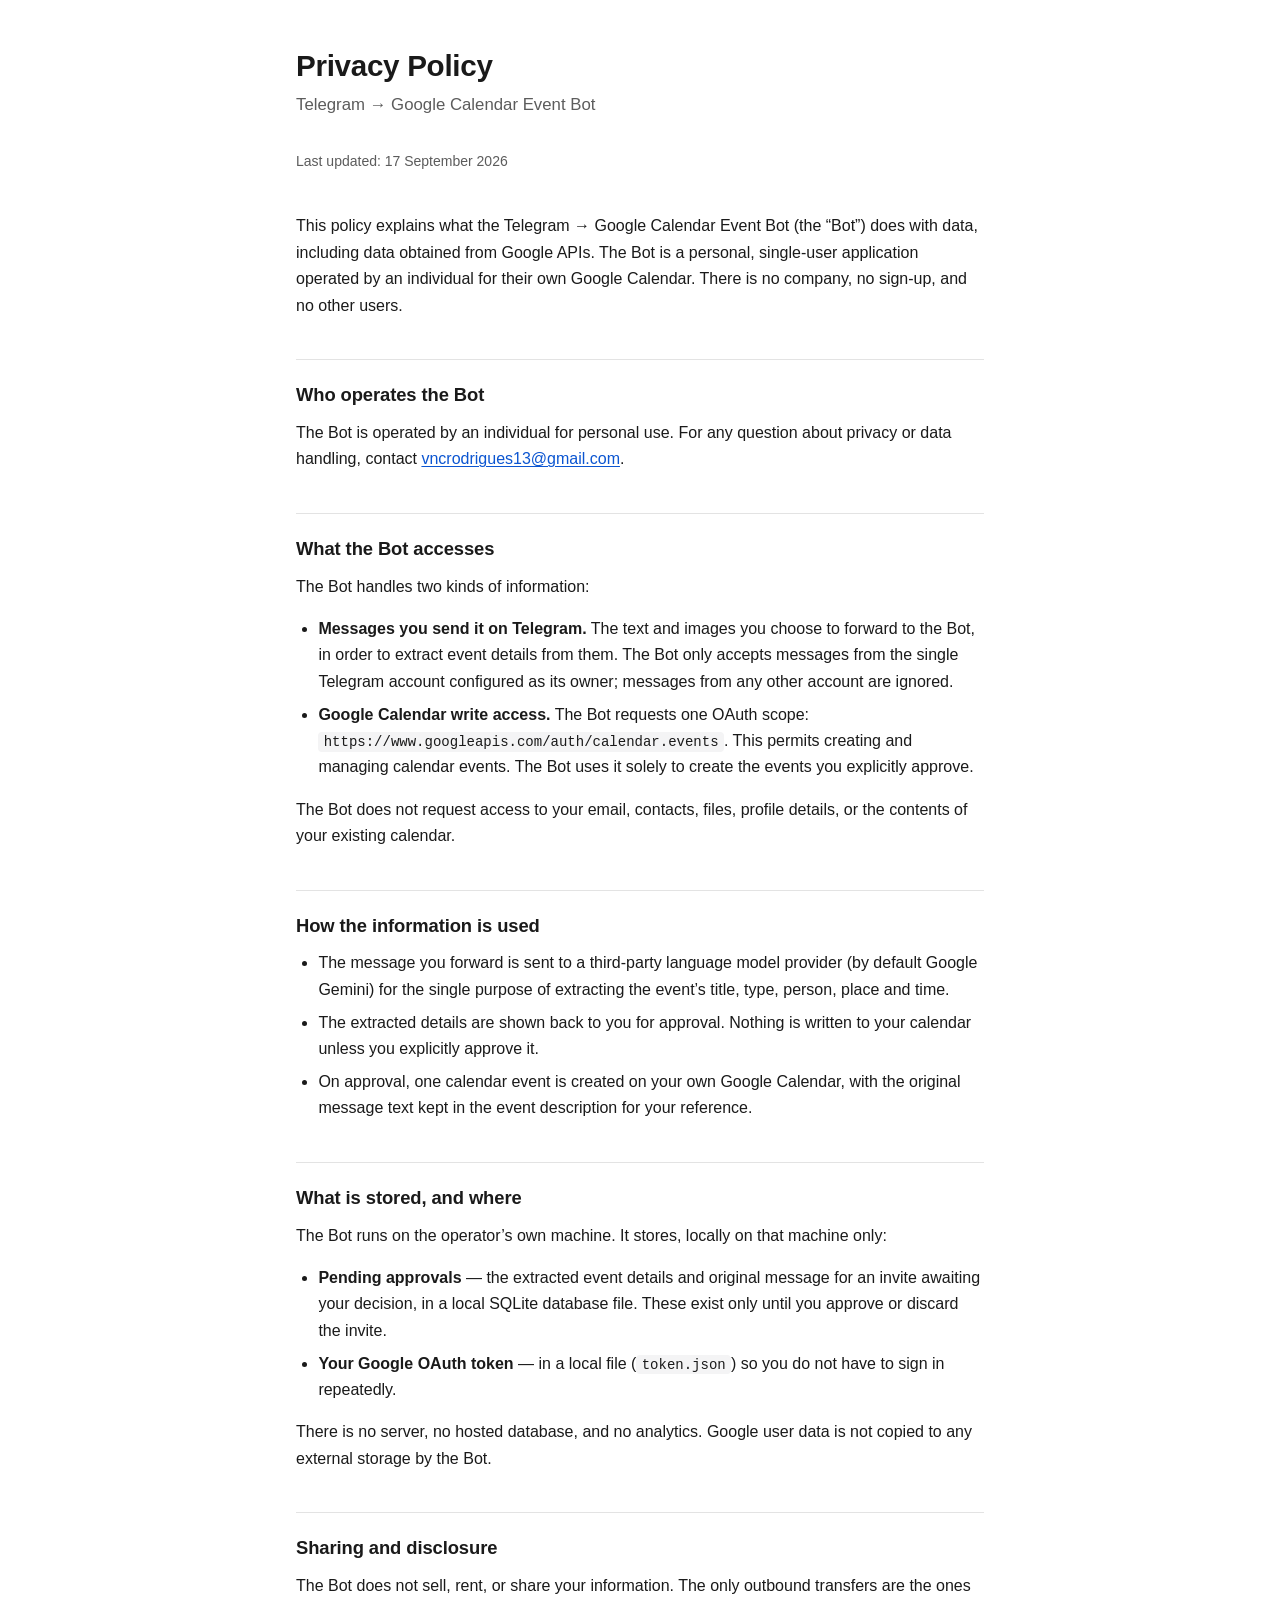
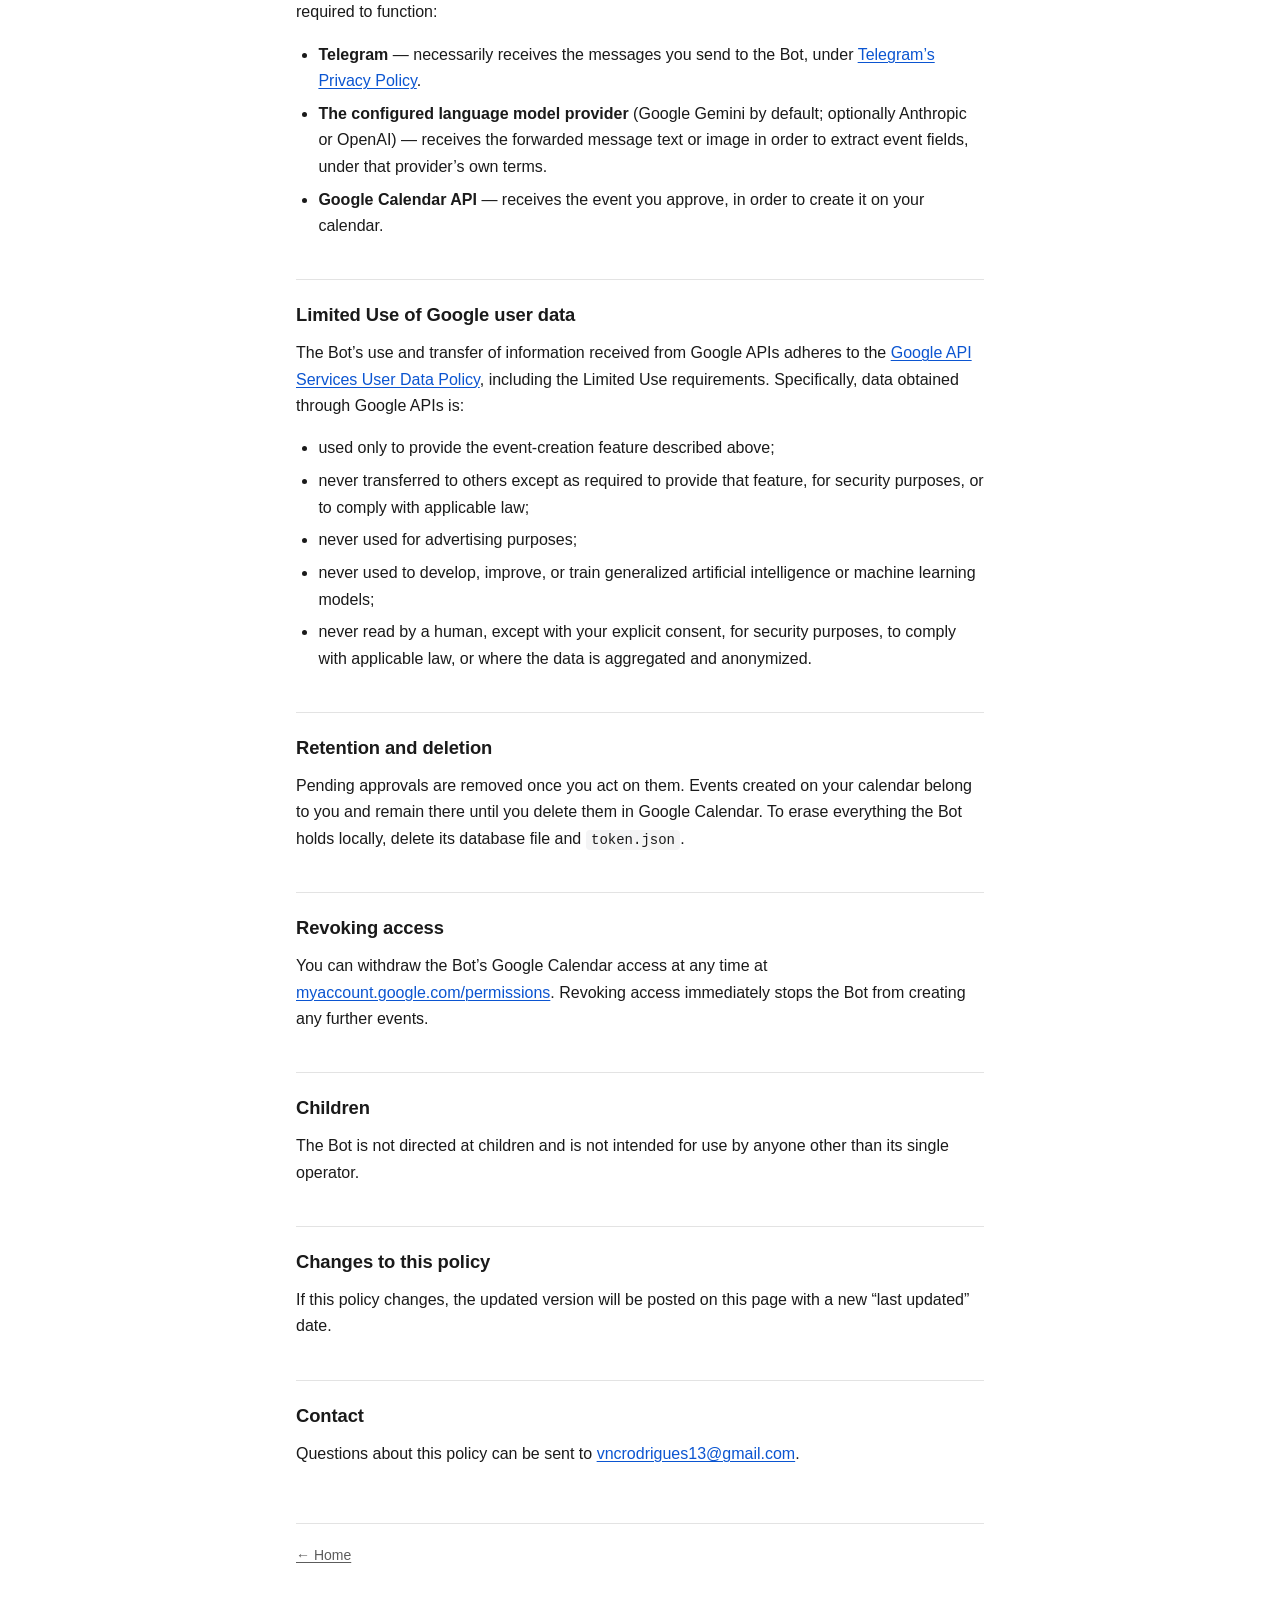
==== docs/privacy.html @ 39621f0e "Add public homepage and privacy policy for Google OAuth verification Google's OAuth consent screen r" ====
<!doctype html>
<html lang="en">
  <head>
    <meta charset="utf-8" />
    <meta name="viewport" content="width=device-width, initial-scale=1" />
    <title>Privacy Policy — Telegram → Google Calendar Event Bot</title>
    <meta
      name="description"
      content="Privacy policy for the Telegram → Google Calendar Event Bot, a personal single-user application."
    />
    <link rel="stylesheet" href="style.css" />
  </head>
  <body>
    <main>
      <h1>Privacy Policy</h1>
      <p class="lede">Telegram → Google Calendar Event Bot</p>
      <p class="meta">Last updated: 17 September 2026</p>

      <p>
        This policy explains what the Telegram → Google Calendar Event Bot (the
        “Bot”) does with data, including data obtained from Google APIs. The Bot
        is a personal, single-user application operated by an individual for
        their own Google Calendar. There is no company, no sign-up, and no other
        users.
      </p>

      <h2>Who operates the Bot</h2>
      <p>
        The Bot is operated by an individual for personal use. For any question
        about privacy or data handling, contact
        <a href="mailto:vncrodrigues13@gmail.com">vncrodrigues13@gmail.com</a>.
      </p>

      <h2>What the Bot accesses</h2>
      <p>The Bot handles two kinds of information:</p>
      <ul>
        <li>
          <strong>Messages you send it on Telegram.</strong> The text and images
          you choose to forward to the Bot, in order to extract event details
          from them. The Bot only accepts messages from the single Telegram
          account configured as its owner; messages from any other account are
          ignored.
        </li>
        <li>
          <strong>Google Calendar write access.</strong> The Bot requests one
          OAuth scope:
          <code>https://www.googleapis.com/auth/calendar.events</code>. This
          permits creating and managing calendar events. The Bot uses it solely
          to create the events you explicitly approve.
        </li>
      </ul>
      <p>
        The Bot does not request access to your email, contacts, files, profile
        details, or the contents of your existing calendar.
      </p>

      <h2>How the information is used</h2>
      <ul>
        <li>
          The message you forward is sent to a third-party language model
          provider (by default Google Gemini) for the single purpose of
          extracting the event’s title, type, person, place and time.
        </li>
        <li>
          The extracted details are shown back to you for approval. Nothing is
          written to your calendar unless you explicitly approve it.
        </li>
        <li>
          On approval, one calendar event is created on your own Google
          Calendar, with the original message text kept in the event
          description for your reference.
        </li>
      </ul>

      <h2>What is stored, and where</h2>
      <p>
        The Bot runs on the operator’s own machine. It stores, locally on that
        machine only:
      </p>
      <ul>
        <li>
          <strong>Pending approvals</strong> — the extracted event details and
          original message for an invite awaiting your decision, in a local
          SQLite database file. These exist only until you approve or discard
          the invite.
        </li>
        <li>
          <strong>Your Google OAuth token</strong> — in a local file
          (<code>token.json</code>) so you do not have to sign in repeatedly.
        </li>
      </ul>
      <p>
        There is no server, no hosted database, and no analytics. Google user
        data is not copied to any external storage by the Bot.
      </p>

      <h2>Sharing and disclosure</h2>
      <p>
        The Bot does not sell, rent, or share your information. The only
        outbound transfers are the ones required to function:
      </p>
      <ul>
        <li>
          <strong>Telegram</strong> — necessarily receives the messages you send
          to the Bot, under
          <a href="https://telegram.org/privacy" rel="noopener"
            >Telegram’s Privacy Policy</a
          >.
        </li>
        <li>
          <strong>The configured language model provider</strong> (Google Gemini
          by default; optionally Anthropic or OpenAI) — receives the forwarded
          message text or image in order to extract event fields, under that
          provider’s own terms.
        </li>
        <li>
          <strong>Google Calendar API</strong> — receives the event you approve,
          in order to create it on your calendar.
        </li>
      </ul>

      <h2>Limited Use of Google user data</h2>
      <p>
        The Bot’s use and transfer of information received from Google APIs
        adheres to the
        <a
          href="https://developers.google.com/terms/api-services-user-data-policy"
          rel="noopener"
          >Google API Services User Data Policy</a
        >, including the Limited Use requirements. Specifically, data obtained
        through Google APIs is:
      </p>
      <ul>
        <li>used only to provide the event-creation feature described above;</li>
        <li>never transferred to others except as required to provide that feature, for security purposes, or to comply with applicable law;</li>
        <li>never used for advertising purposes;</li>
        <li>never used to develop, improve, or train generalized artificial intelligence or machine learning models;</li>
        <li>never read by a human, except with your explicit consent, for security purposes, to comply with applicable law, or where the data is aggregated and anonymized.</li>
      </ul>

      <h2>Retention and deletion</h2>
      <p>
        Pending approvals are removed once you act on them. Events created on
        your calendar belong to you and remain there until you delete them in
        Google Calendar. To erase everything the Bot holds locally, delete its
        database file and <code>token.json</code>.
      </p>

      <h2>Revoking access</h2>
      <p>
        You can withdraw the Bot’s Google Calendar access at any time at
        <a
          href="https://myaccount.google.com/permissions"
          rel="noopener"
          >myaccount.google.com/permissions</a
        >. Revoking access immediately stops the Bot from creating any further
        events.
      </p>

      <h2>Children</h2>
      <p>
        The Bot is not directed at children and is not intended for use by
        anyone other than its single operator.
      </p>

      <h2>Changes to this policy</h2>
      <p>
        If this policy changes, the updated version will be posted on this page
        with a new “last updated” date.
      </p>

      <h2>Contact</h2>
      <p>
        Questions about this policy can be sent to
        <a href="mailto:vncrodrigues13@gmail.com">vncrodrigues13@gmail.com</a>.
      </p>

      <footer>
        <p><a href="index.html">← Home</a></p>
      </footer>
    </main>
  </body>
</html>
---- docs/style.css ----
:root {
  --bg: #ffffff;
  --fg: #1a1a1a;
  --muted: #5c5c5c;
  --rule: #e3e3e3;
  --link: #0b55d1;
  --code-bg: #f4f4f5;
}

@media (prefers-color-scheme: dark) {
  :root:not([data-theme="light"]) {
    --bg: #14151a;
    --fg: #e8e8ea;
    --muted: #a0a0a8;
    --rule: #2c2d35;
    --link: #77a9ff;
    --code-bg: #1e1f26;
  }
}

* {
  box-sizing: border-box;
}

html {
  -webkit-text-size-adjust: 100%;
}

body {
  margin: 0;
  padding: 3rem 1.25rem 5rem;
  background: var(--bg);
  color: var(--fg);
  font: 16px/1.65 -apple-system, BlinkMacSystemFont, "Segoe UI", Roboto,
    Helvetica, Arial, sans-serif;
}

main {
  max-width: 43rem;
  margin: 0 auto;
}

h1 {
  font-size: 1.85rem;
  line-height: 1.25;
  margin: 0 0 0.35rem;
  letter-spacing: -0.01em;
}

h2 {
  font-size: 1.15rem;
  margin: 2.5rem 0 0.6rem;
  padding-top: 1.25rem;
  border-top: 1px solid var(--rule);
  letter-spacing: -0.005em;
}

p,
ul,
ol {
  margin: 0 0 1rem;
}

ul,
ol {
  padding-left: 1.4rem;
}

li {
  margin-bottom: 0.4rem;
}

a {
  color: var(--link);
  text-decoration-thickness: 1px;
  text-underline-offset: 2px;
}

.lede {
  color: var(--muted);
  font-size: 1.05rem;
  margin-bottom: 2rem;
}

.meta {
  color: var(--muted);
  font-size: 0.875rem;
  margin: 0 0 2.5rem;
}

code {
  background: var(--code-bg);
  padding: 0.12em 0.38em;
  border-radius: 4px;
  font-family: ui-monospace, SFMono-Regular, Menlo, Consolas, monospace;
  font-size: 0.875em;
}

pre {
  background: var(--code-bg);
  padding: 1rem;
  border-radius: 6px;
  overflow-x: auto;
}

pre code {
  background: none;
  padding: 0;
}

strong {
  font-weight: 650;
}

footer {
  margin-top: 3.5rem;
  padding-top: 1.25rem;
  border-top: 1px solid var(--rule);
  color: var(--muted);
  font-size: 0.875rem;
}

footer a {
  color: var(--muted);
}
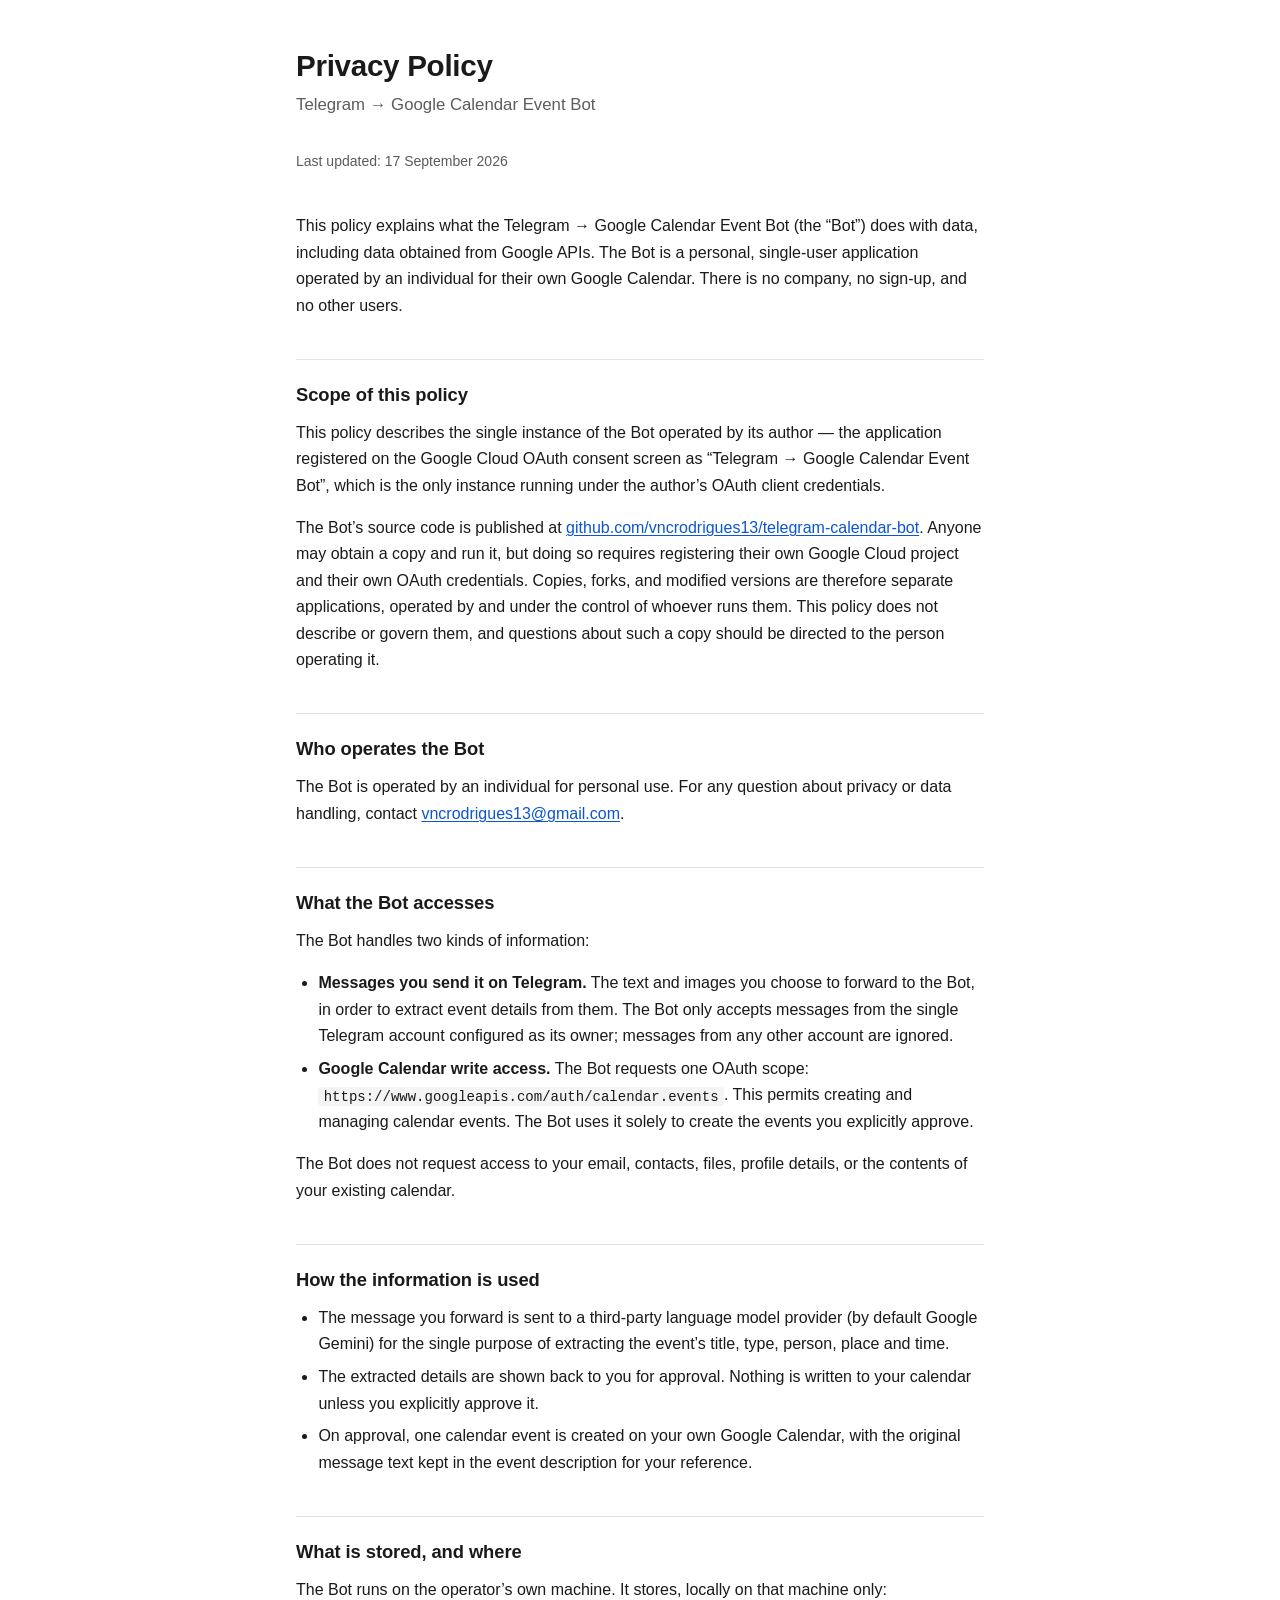
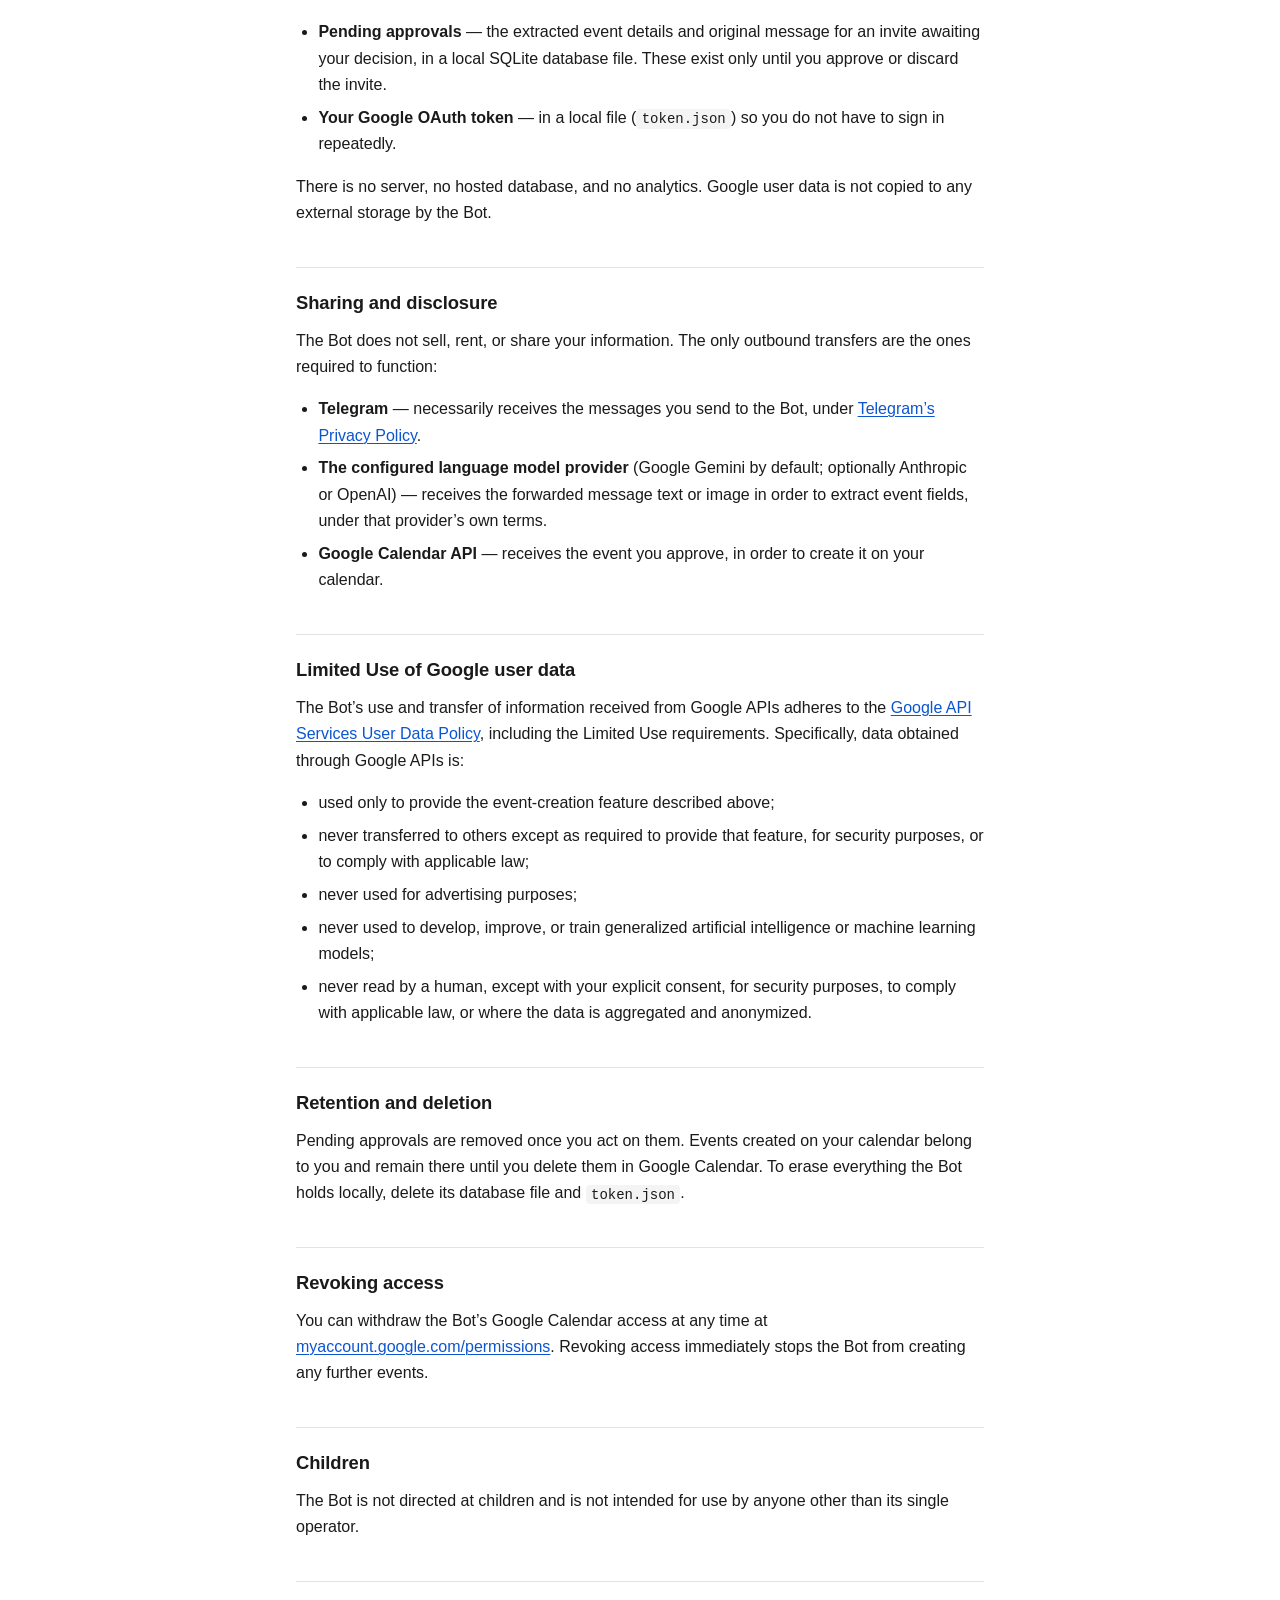
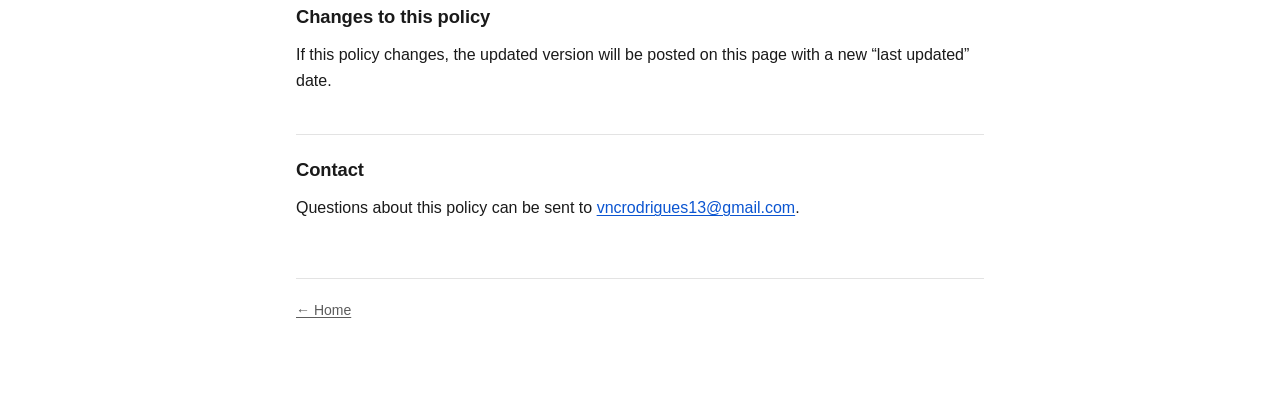
==== commit 78f9a496: "Scope the privacy policy to the author-operated instance Names the app as registered on the OAuth co" ====
--- a/docs/privacy.html
+++ b/docs/privacy.html
@@ -24,6 +24,27 @@
         users.
       </p>
 
+      <h2>Scope of this policy</h2>
+      <p>
+        This policy describes the single instance of the Bot operated by its
+        author — the application registered on the Google Cloud OAuth consent
+        screen as “Telegram → Google Calendar Event Bot”, which is the only
+        instance running under the author’s OAuth client credentials.
+      </p>
+      <p>
+        The Bot’s source code is published at
+        <a
+          href="https://github.com/vncrodrigues13/telegram-calendar-bot"
+          rel="noopener"
+          >github.com/vncrodrigues13/telegram-calendar-bot</a
+        >. Anyone may obtain a copy and run it, but doing so requires
+        registering their own Google Cloud project and their own OAuth
+        credentials. Copies, forks, and modified versions are therefore separate
+        applications, operated by and under the control of whoever runs them.
+        This policy does not describe or govern them, and questions about such a
+        copy should be directed to the person operating it.
+      </p>
+
       <h2>Who operates the Bot</h2>
       <p>
         The Bot is operated by an individual for personal use. For any question
